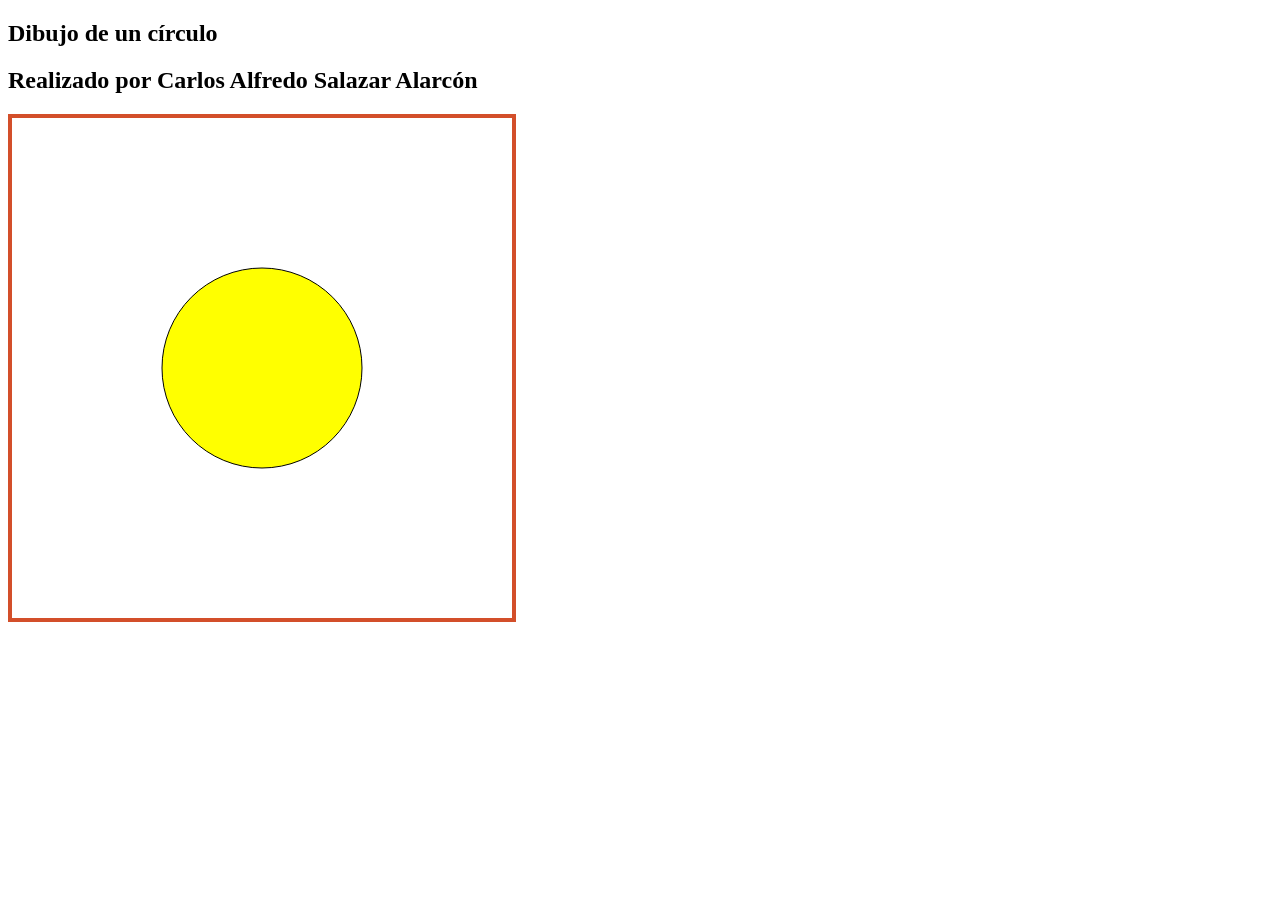
==== index.html @ a2787923 "Create index.html" ====
<!DOCTYPE html>
<html lang="en">
<head>
    <meta charset="UTF-8">
    <meta name="viewport" content="width=device-width, initial-scale=1.0">
    <title>creación de un círculo</title>
</head>
<body>
    <h2>Dibujo de un círculo</h2>
    <h2>Realizado por Carlos Alfredo Salazar Alarcón</h2>
    <!-- DEFINIR UN AREA DE DIBUJO CON EL ELEMENTO CANVAS -->
    <canvas id="myCanvas" width="500" height="500" style="border:4px solid rgb(211, 79, 42);"></CAnvas>
<!-- CODIGO  JAVASCRIPT -->
    <script>
        // OBTENER EL CONTEXTO DE DIBUJO DEL CANVAS
        var canvas = document.getElementById("myCanvas");
        //se obtiene el contexto de dibujo en 2D
        var  ctx = canvas.getContext("2d");
        // comenzar el trazado de una (circulo en este punto se inicia el dibujo)
        ctx.beginPath();

        // dibujar el arco para representar el circulo 
                // las coordendas (x, y) ubique el centro.
         // el radio del circulo es de 100 pixeles 

         ctx.arc(250, 250, 100,0, 2 * Math.PI);   

        // definir el color del relleno del circulo
        ctx.fillStyle = "yellow";
        // rellenar el circulo con el color definido
        ctx.fill();
        
        // dibujar el borde del circulo con un color diferente
        ctx.stroke();
    </script>


</body>
</html>
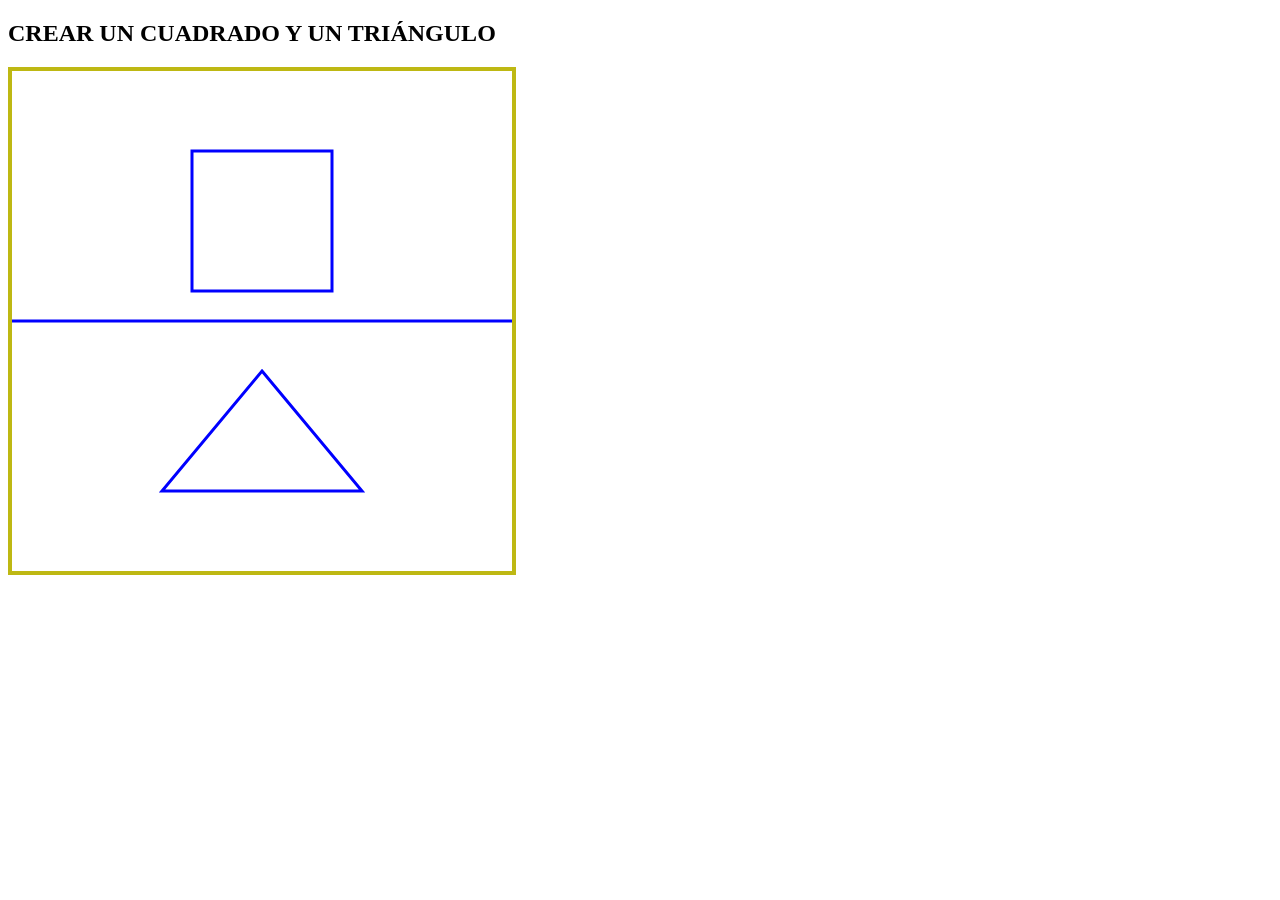
==== commit 26550837: "Update index.html" ====
--- a/index.html
+++ b/index.html
@@ -1,39 +1,43 @@
 <!DOCTYPE html>
-<html lang="en">
+<html lang="es">
 <head>
     <meta charset="UTF-8">
-    <meta name="viewport" content="width=device-width, initial-scale=1.0">
-    <title>creación de un círculo</title>
+    <title>Actividad Canvas</title>
 </head>
 <body>
-    <h2>Dibujo de un círculo</h2>
-    <h2>Realizado por Carlos Alfredo Salazar Alarcón</h2>
-    <!-- DEFINIR UN AREA DE DIBUJO CON EL ELEMENTO CANVAS -->
-    <canvas id="myCanvas" width="500" height="500" style="border:4px solid rgb(211, 79, 42);"></CAnvas>
-<!-- CODIGO  JAVASCRIPT -->
-    <script>
-        // OBTENER EL CONTEXTO DE DIBUJO DEL CANVAS
-        var canvas = document.getElementById("myCanvas");
-        //se obtiene el contexto de dibujo en 2D
-        var  ctx = canvas.getContext("2d");
-        // comenzar el trazado de una (circulo en este punto se inicia el dibujo)
-        ctx.beginPath();
 
-        // dibujar el arco para representar el circulo 
-                // las coordendas (x, y) ubique el centro.
-         // el radio del circulo es de 100 pixeles 
+<h2>CREAR UN CUADRADO Y UN TRIÁNGULO</h2>
 
-         ctx.arc(250, 250, 100,0, 2 * Math.PI);   
+<canvas id="myCanvas" width="500" height="500" style="border:4px solid rgb(190, 184, 19);"></canvas>
 
-        // definir el color del relleno del circulo
-        ctx.fillStyle = "yellow";
-        // rellenar el circulo con el color definido
-        ctx.fill();
-        
-        // dibujar el borde del circulo con un color diferente
-        ctx.stroke();
-    </script>
+<script>
+var canvas = document.getElementById("myCanvas");
+var ctx = canvas.getContext("2d");
 
+// Color y grosor de línea
+ctx.strokeStyle = "blue";
+ctx.lineWidth = 3;
+
+// 🔲 CUADRADO (arriba)
+ctx.beginPath();
+ctx.rect(180, 80, 140, 140); // posición centrada
+ctx.stroke();
+
+// ➖ LÍNEA DIVISORIA
+ctx.beginPath();
+ctx.moveTo(0, 250);
+ctx.lineTo(500, 250);
+ctx.stroke();
+
+// 🔺 TRIÁNGULO (abajo)
+ctx.beginPath();
+ctx.moveTo(250, 300);   // vértice superior
+ctx.lineTo(350, 420);   // derecha
+ctx.lineTo(150, 420);   // izquierda
+ctx.closePath();
+ctx.stroke();
+
+</script>
 
 </body>
 </html>
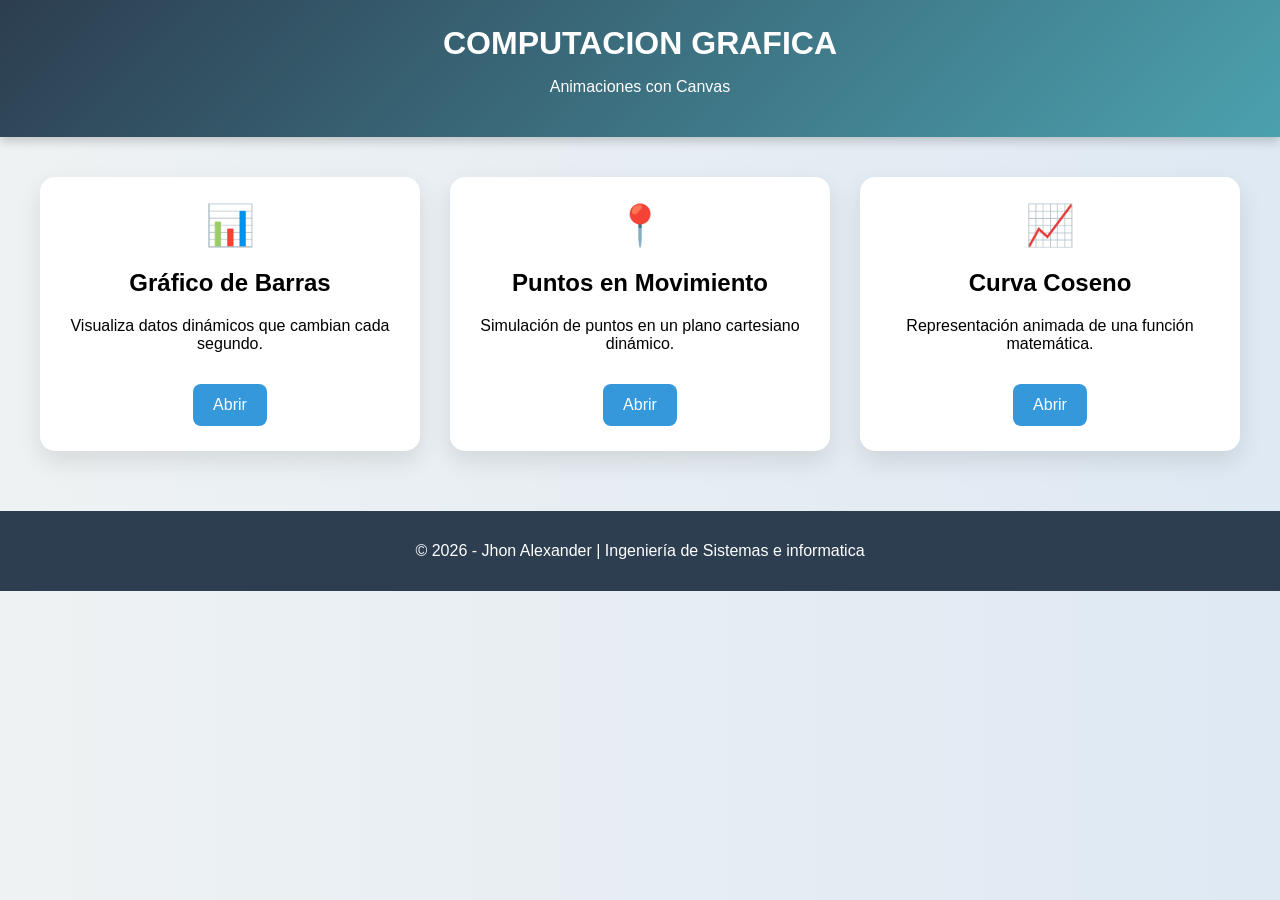
==== commit 41c413eb: "Add files via upload" ====
--- a/index.html
+++ b/index.html
@@ -1,43 +1,50 @@
-<!DOCTYPE html>
-<html lang="es">
-<head>
-    <meta charset="UTF-8">
-    <title>Actividad Canvas</title>
-</head>
-<body>
-
-<h2>CREAR UN CUADRADO Y UN TRIÁNGULO</h2>
-
-<canvas id="myCanvas" width="500" height="500" style="border:4px solid rgb(190, 184, 19);"></canvas>
-
-<script>
-var canvas = document.getElementById("myCanvas");
-var ctx = canvas.getContext("2d");
-
-// Color y grosor de línea
-ctx.strokeStyle = "blue";
-ctx.lineWidth = 3;
-
-// 🔲 CUADRADO (arriba)
-ctx.beginPath();
-ctx.rect(180, 80, 140, 140); // posición centrada
-ctx.stroke();
-
-// ➖ LÍNEA DIVISORIA
-ctx.beginPath();
-ctx.moveTo(0, 250);
-ctx.lineTo(500, 250);
-ctx.stroke();
-
-// 🔺 TRIÁNGULO (abajo)
-ctx.beginPath();
-ctx.moveTo(250, 300);   // vértice superior
-ctx.lineTo(350, 420);   // derecha
-ctx.lineTo(150, 420);   // izquierda
-ctx.closePath();
-ctx.stroke();
-
-</script>
-
-</body>
-</html>
+<!DOCTYPE html>
+<html lang="es">
+<head>
+<meta charset="UTF-8">
+<meta name="viewport" content="width=device-width, initial-scale=1.0">
+<title>COMPUTACION GRAFICA</title>
+
+<link rel="stylesheet" href="css/estilos.css">
+</head>
+
+<body>
+
+<header>
+    <h1>COMPUTACION GRAFICA</h1>
+    <p>Animaciones con Canvas </p>
+</header>
+
+<div class="contenedor">
+
+    <div class="card">
+        <div class="icon">📊</div>
+        <h2>Gráfico de Barras</h2>
+        <p>Visualiza datos dinámicos que cambian cada segundo.</p>
+        <a href="barras.html">Abrir</a>
+    </div>
+
+    <div class="card">
+        <div class="icon">📍</div>
+        <h2>Puntos en Movimiento</h2>
+        <p>Simulación de puntos en un plano cartesiano dinámico.</p>
+        <a href="puntos.html">Abrir</a>
+    </div>
+
+    <div class="card">
+        <div class="icon">📈</div>
+        <h2>Curva Coseno</h2>
+        <p>Representación animada de una función matemática.</p>
+        <a href="coseno.html">Abrir</a>
+    </div>
+
+</div>
+
+<footer>
+    <p>© 2026 - Jhon Alexander | Ingeniería de Sistemas e informatica</p>
+</footer>
+
+<script src="jss/script.js"></script>
+
+</body>
+</html>
--- a/css/estilos.css
+++ b/css/estilos.css
@@ -0,0 +1,93 @@
+body {
+    margin: 0;
+    font-family: 'Segoe UI', sans-serif;
+    background: linear-gradient(to right, #eef2f3, #dfe9f3);
+}
+
+/* HEADER */
+header {
+    background: linear-gradient(135deg, #2c3e50, #4ca1af);
+    color: white;
+    text-align: center;
+    padding: 25px;
+    box-shadow: 0 4px 10px rgba(0,0,0,0.2);
+}
+
+header h1 {
+    margin: 0;
+}
+
+/* NAV */
+nav {
+    text-align: center;
+    margin-top: 15px;
+}
+
+nav a {
+    text-decoration: none;
+    margin: 10px;
+    padding: 10px 20px;
+    background: #1abc9c;
+    color: white;
+    border-radius: 20px;
+    transition: 0.3s;
+}
+
+nav a:hover {
+    background: #16a085;
+    transform: scale(1.05);
+}
+
+/* CONTENEDOR */
+.contenedor {
+    display: grid;
+    grid-template-columns: repeat(auto-fit, minmax(300px, 1fr));
+    padding: 40px;
+    gap: 30px;
+}
+
+/* TARJETAS */
+.card {
+    background: white;
+    border-radius: 15px;
+    padding: 25px;
+    text-align: center;
+    box-shadow: 0 10px 25px rgba(0,0,0,0.1);
+    transition: 0.3s;
+}
+
+.card:hover {
+    transform: translateY(-10px);
+    box-shadow: 0 15px 35px rgba(0,0,0,0.2);
+}
+
+/* ICONO */
+.icon {
+    font-size: 40px;
+    margin-bottom: 10px;
+}
+
+/* BOTON */
+.card a {
+    display: inline-block;
+    margin-top: 15px;
+    padding: 12px 20px;
+    background: #3498db;
+    color: white;
+    border-radius: 8px;
+    text-decoration: none;
+    transition: 0.3s;
+}
+
+.card a:hover {
+    background: #2980b9;
+}
+
+/* FOOTER */
+footer {
+    text-align: center;
+    padding: 15px;
+    background: #2c3e50;
+    color: white;
+    margin-top: 20px;
+}
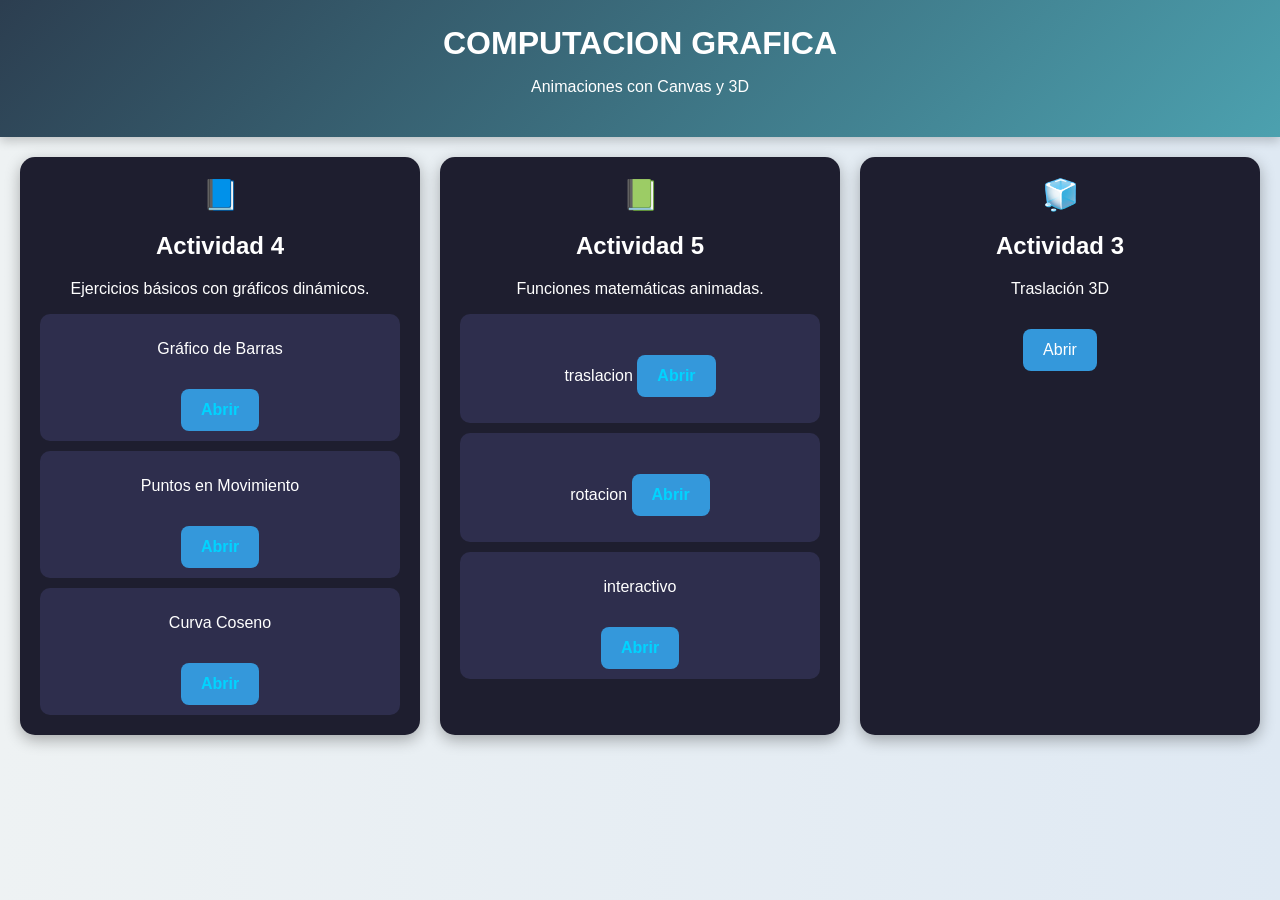
==== commit 68772905: "Update index.html" ====
--- a/index.html
+++ b/index.html
@@ -6,45 +6,125 @@
 <title>COMPUTACION GRAFICA</title>
 
 <link rel="stylesheet" href="css/estilos.css">
+
+<style>
+/* Contenedor principal */
+.contenedor {
+    display: grid;
+    grid-template-columns: repeat(auto-fit, minmax(300px, 1fr));
+    gap: 20px;
+    padding: 20px;
+}
+
+/* Card principal */
+.card {
+    background: #1e1e2f;
+    color: white;
+    padding: 20px;
+    border-radius: 15px;
+    box-shadow: 0px 5px 15px rgba(0,0,0,0.3);
+}
+
+/* Subcards */
+.subcards {
+    margin-top: 15px;
+    display: flex;
+    flex-direction: column;
+    gap: 10px;
+}
+
+.subcard {
+    background: #2e2e4d;
+    padding: 10px;
+    border-radius: 10px;
+    transition: 0.3s;
+}
+
+.subcard:hover {
+    background: #3e3e6d;
+}
+
+.subcard a {
+    text-decoration: none;
+    color: #00d4ff;
+    font-weight: bold;
+}
+
+/* Iconos */
+.icon {
+    font-size: 30px;
+}
+</style>
+
 </head>
 
 <body>
 
 <header>
     <h1>COMPUTACION GRAFICA</h1>
-    <p>Animaciones con Canvas </p>
+    <p>Animaciones con Canvas y 3D</p>
 </header>
 
 <div class="contenedor">
 
     <div class="card">
-        <div class="icon">📊</div>
-        <h2>Gráfico de Barras</h2>
-        <p>Visualiza datos dinámicos que cambian cada segundo.</p>
-        <a href="barras.html">Abrir</a>
+        <div class="icon">📘</div>
+        <h2>Actividad 4</h2>
+        <p>Ejercicios básicos con gráficos dinámicos.</p>
+
+        <div class="subcards">
+            <div class="subcard">
+                <p>Gráfico de Barras</p>
+                <a href="barras.html">Abrir</a>
+            </div>
+
+            <div class="subcard">
+                <p>Puntos en Movimiento</p>
+                <a href="puntos.html">Abrir</a>
+            </div>
+             <div class="subcard">
+                <p>Curva Coseno</p>
+                <a href="coseno.html">Abrir</a>
+            </div>
+        </div>
     </div>
 
     <div class="card">
-        <div class="icon">📍</div>
-        <h2>Puntos en Movimiento</h2>
-        <p>Simulación de puntos en un plano cartesiano dinámico.</p>
-        <a href="puntos.html">Abrir</a>
+        <div class="icon">📗</div>
+        <h2>Actividad 5</h2>
+        <p>Funciones matemáticas animadas.</p>
+        <div class="subcards">
+
+            <div class="subcard">
+                <p>traslacion
+                <a href="traslacion.html">Abrir</a>
+            </div>
+            
+            <div class="subcard">
+                <p>rotacion
+                <a href="rotacion.html">Abrir</a>
+            </div>
+            
+            <div class="subcard">
+                <p> interactivo </p>
+                <a href="interactivo.html">Abrir</a>
+            </div>
+        </div>
     </div>
 
+    <!--  ACTIVIDAD 3 -->
     <div class="card">
-        <div class="icon">📈</div>
-        <h2>Curva Coseno</h2>
-        <p>Representación animada de una función matemática.</p>
-        <a href="coseno.html">Abrir</a>
+        <div class="icon">🧊</div>
+        <h2>Actividad 3</h2>
+        <p>Traslación 3D</p>
+        <a href="traslacion.html">Abrir</a>
     </div>
 
+
+
 </div>
-
-<footer>
-    <p>© 2026 - Jhon Alexander | Ingeniería de Sistemas e informatica</p>
-</footer>
 
 <script src="jss/script.js"></script>
 
 </body>
-</html>+</html>
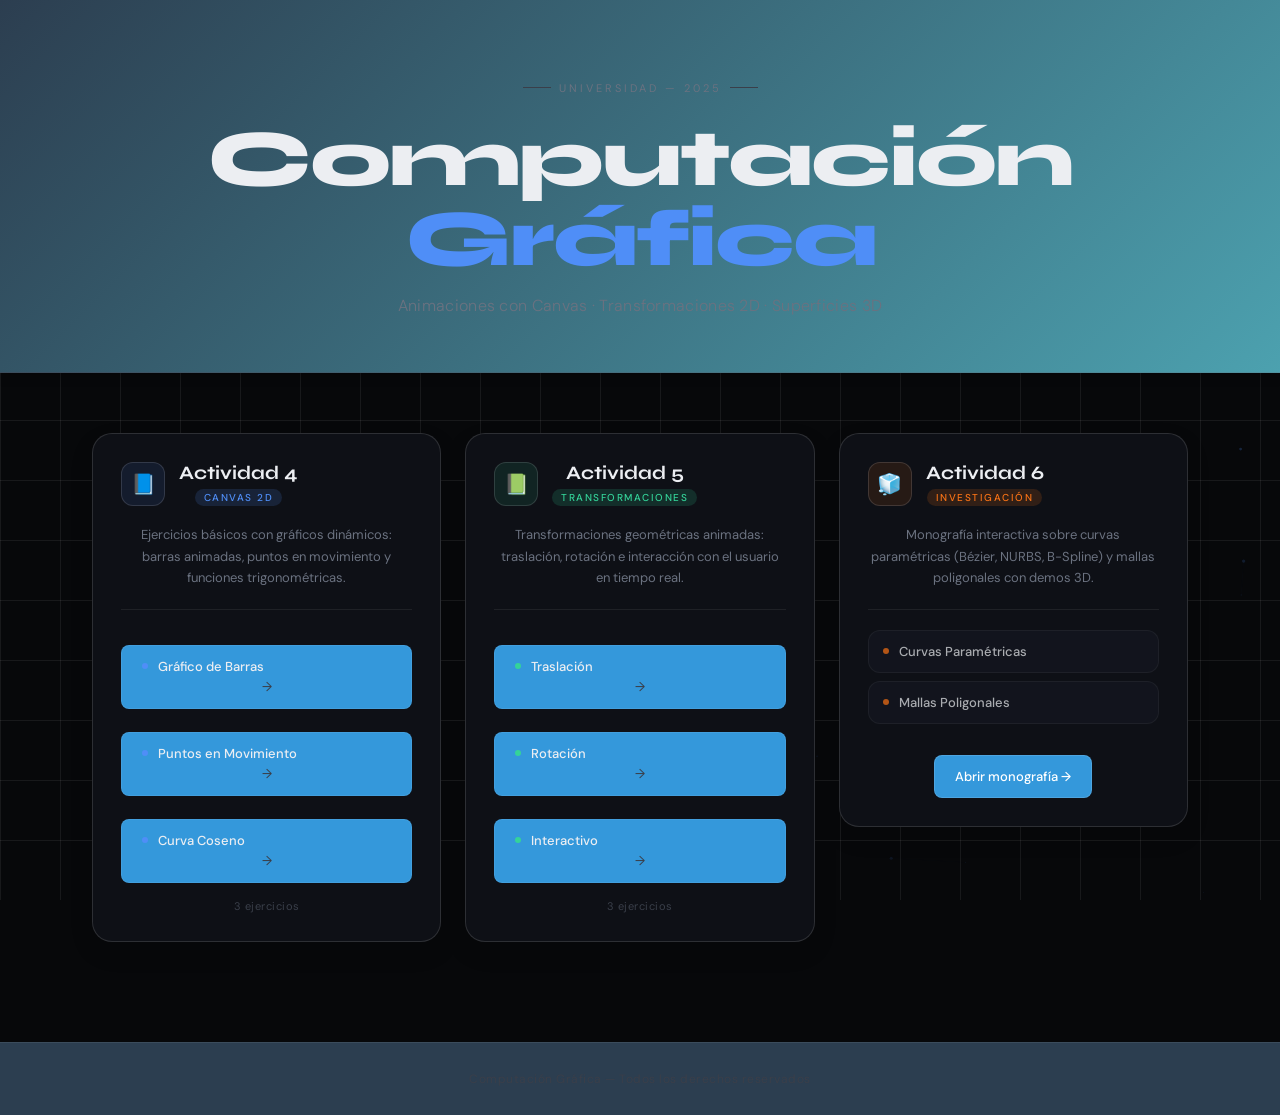
==== commit aa918b7d: "Update index.html" ====
--- a/index.html
+++ b/index.html
@@ -3,128 +3,483 @@
 <head>
 <meta charset="UTF-8">
 <meta name="viewport" content="width=device-width, initial-scale=1.0">
-<title>COMPUTACION GRAFICA</title>
-
+<title>Computación Gráfica</title>
 <link rel="stylesheet" href="css/estilos.css">
-
+<link href="https://fonts.googleapis.com/css2?family=Syne:wght@400;700;800&family=DM+Sans:wght@300;400;500&display=swap" rel="stylesheet">
 <style>
-/* Contenedor principal */
-.contenedor {
+  :root {
+    --bg:      #07080a;
+    --bg2:     #0e1016;
+    --bg3:     #141720;
+    --line:    rgba(255,255,255,0.07);
+    --line2:   rgba(255,255,255,0.13);
+    --text:    #eceef2;
+    --muted:   #6b7280;
+    --dim:     #3a3f4a;
+    --a4:      #4f8ef7;
+    --a5:      #34d399;
+    --a6:      #f97316;
+    --a4-glow: rgba(79,142,247,0.18);
+    --a5-glow: rgba(52,211,153,0.15);
+    --a6-glow: rgba(249,115,22,0.15);
+  }
+
+  *, *::before, *::after { box-sizing: border-box; margin: 0; padding: 0; }
+
+  body {
+    font-family: 'DM Sans', sans-serif;
+    background: var(--bg);
+    color: var(--text);
+    min-height: 100vh;
+    overflow-x: hidden;
+  }
+
+  /* grid bg */
+  body::before {
+    content: '';
+    position: fixed;
+    inset: 0;
+    background-image:
+      linear-gradient(var(--line) 1px, transparent 1px),
+      linear-gradient(90deg, var(--line) 1px, transparent 1px);
+    background-size: 60px 60px;
+    pointer-events: none;
+    z-index: 0;
+  }
+
+  /* canvas particle bg */
+  #bg-canvas {
+    position: fixed;
+    inset: 0;
+    z-index: 0;
+    pointer-events: none;
+    opacity: 0.35;
+  }
+
+  /* ── HEADER ── */
+  header {
+    position: relative;
+    z-index: 2;
+    padding: 72px 48px 56px;
+    text-align: center;
+    border-bottom: 1px solid var(--line);
+  }
+
+  .header-eyebrow {
+    display: inline-flex;
+    align-items: center;
+    gap: 8px;
+    font-size: 11px;
+    letter-spacing: 3px;
+    text-transform: uppercase;
+    color: var(--muted);
+    margin-bottom: 24px;
+  }
+  .header-eyebrow::before,
+  .header-eyebrow::after {
+    content: '';
+    display: block;
+    width: 28px;
+    height: 1px;
+    background: var(--dim);
+  }
+
+  header h1 {
+    font-family: 'Syne', sans-serif;
+    font-weight: 800;
+    font-size: clamp(36px, 7vw, 80px);
+    line-height: 1;
+    letter-spacing: -2px;
+    color: var(--text);
+    margin-bottom: 16px;
+  }
+  header h1 em {
+    font-style: normal;
+    color: var(--a4);
+  }
+
+  header p {
+    font-size: 16px;
+    color: var(--muted);
+    font-weight: 300;
+    letter-spacing: .3px;
+  }
+
+  /* ── MAIN GRID ── */
+  main {
+    position: relative;
+    z-index: 2;
+    max-width: 1160px;
+    margin: 0 auto;
+    padding: 60px 32px 80px;
     display: grid;
-    grid-template-columns: repeat(auto-fit, minmax(300px, 1fr));
-    gap: 20px;
-    padding: 20px;
-}
-
-/* Card principal */
-.card {
-    background: #1e1e2f;
-    color: white;
-    padding: 20px;
-    border-radius: 15px;
-    box-shadow: 0px 5px 15px rgba(0,0,0,0.3);
-}
-
-/* Subcards */
-.subcards {
-    margin-top: 15px;
+    grid-template-columns: repeat(auto-fit, minmax(320px, 1fr));
+    gap: 24px;
+    align-items: start;
+  }
+
+  /* ── CARD ── */
+  .card {
+    background: var(--bg2);
+    border: 1px solid var(--line2);
+    border-radius: 20px;
+    padding: 28px;
+    position: relative;
+    overflow: hidden;
+    transition: border-color .3s, transform .3s;
+  }
+  .card::before {
+    content: '';
+    position: absolute;
+    top: -60px; right: -60px;
+    width: 180px; height: 180px;
+    border-radius: 50%;
+    opacity: 0;
+    transition: opacity .4s;
+    pointer-events: none;
+  }
+  .card:hover { transform: translateY(-4px); }
+
+  .card.c4::before  { background: var(--a4-glow); }
+  .card.c5::before  { background: var(--a5-glow); }
+  .card.c6::before  { background: var(--a6-glow); }
+  .card.c4:hover { border-color: rgba(79,142,247,0.35); }
+  .card.c5:hover { border-color: rgba(52,211,153,0.35); }
+  .card.c6:hover { border-color: rgba(249,115,22,0.35);  }
+  .card:hover::before { opacity: 1; }
+
+  /* card header row */
+  .card-head {
+    display: flex;
+    align-items: flex-start;
+    gap: 14px;
+    margin-bottom: 18px;
+  }
+  .card-icon {
+    width: 44px; height: 44px;
+    border-radius: 12px;
+    display: flex; align-items: center; justify-content: center;
+    font-size: 20px;
+    flex-shrink: 0;
+    border: 1px solid var(--line2);
+  }
+  .c4 .card-icon { background: rgba(79,142,247,0.1);  }
+  .c5 .card-icon { background: rgba(52,211,153,0.1);  }
+  .c6 .card-icon { background: rgba(249,115,22,0.1);  }
+
+  .card-title h2 {
+    font-family: 'Syne', sans-serif;
+    font-size: 19px;
+    font-weight: 700;
+    line-height: 1.2;
+    color: var(--text);
+  }
+  .card-badge {
+    display: inline-block;
+    margin-top: 5px;
+    padding: 2px 9px;
+    border-radius: 20px;
+    font-size: 10px;
+    letter-spacing: 1.5px;
+    text-transform: uppercase;
+    font-weight: 500;
+  }
+  .c4 .card-badge { background: rgba(79,142,247,0.15); color: var(--a4); }
+  .c5 .card-badge { background: rgba(52,211,153,0.15); color: var(--a5); }
+  .c6 .card-badge { background: rgba(249,115,22,0.15);  color: var(--a6); }
+
+  .card-desc {
+    font-size: 13px;
+    color: var(--muted);
+    line-height: 1.65;
+    margin-bottom: 20px;
+    padding-bottom: 20px;
+    border-bottom: 1px solid var(--line);
+  }
+
+  /* ── SUBCARDS ── */
+  .subcards {
     display: flex;
     flex-direction: column;
+    gap: 8px;
+  }
+
+  .subcard {
+    display: flex;
+    align-items: center;
+    justify-content: space-between;
+    gap: 12px;
+    padding: 12px 14px;
+    background: var(--bg3);
+    border: 1px solid var(--line);
+    border-radius: 12px;
+    text-decoration: none;
+    transition: background .2s, border-color .2s, transform .15s;
+    cursor: pointer;
+  }
+  .subcard:hover {
+    background: rgba(255,255,255,0.04);
+    transform: translateX(4px);
+  }
+  .c4 .subcard:hover { border-color: rgba(79,142,247,0.3); }
+  .c5 .subcard:hover { border-color: rgba(52,211,153,0.3); }
+  .c6 .subcard:hover { border-color: rgba(249,115,22,0.3);  }
+
+  .subcard-left {
+    display: flex;
+    align-items: center;
     gap: 10px;
+  }
+  .subcard-dot {
+    width: 6px; height: 6px;
+    border-radius: 50%;
+    flex-shrink: 0;
+  }
+  .c4 .subcard-dot { background: var(--a4); }
+  .c5 .subcard-dot { background: var(--a5); }
+  .c6 .subcard-dot { background: var(--a6); }
+
+  .subcard-name {
+    font-size: 13px;
+    font-weight: 500;
+    color: var(--text);
+  }
+
+  .subcard-arrow {
+    font-size: 13px;
+    color: var(--dim);
+    transition: color .2s, transform .2s;
+  }
+  .subcard:hover .subcard-arrow {
+    transform: translateX(3px);
+  }
+  .c4 .subcard:hover .subcard-arrow { color: var(--a4); }
+  .c5 .subcard:hover .subcard-arrow { color: var(--a5); }
+  .c6 .subcard:hover .subcard-arrow { color: var(--a6); }
+
+  /* single link card */
+  .card-link {
+    display: inline-flex;
+    align-items: center;
+    gap: 8px;
+    margin-top: 4px;
+    padding: 10px 18px;
+    border-radius: 10px;
+    font-size: 13px;
+    font-weight: 500;
+    text-decoration: none;
+    transition: background .2s, transform .15s;
+    border: 1px solid var(--line2);
+    color: var(--text);
+    background: var(--bg3);
+  }
+  .card-link:hover { transform: translateX(4px); }
+  .c6 .card-link:hover { border-color: rgba(249,115,22,0.35); color: var(--a6); }
+
+  /* ── COUNT BADGE ── */
+  .count {
+    font-size: 11px;
+    color: var(--dim);
+    margin-top: 16px;
+    font-family: 'DM Sans', monospace;
+    letter-spacing: .5px;
+  }
+
+  /* ── FOOTER ── */
+  footer {
+    position: relative;
+    z-index: 2;
+    text-align: center;
+    padding: 28px 40px;
+    border-top: 1px solid var(--line);
+    font-size: 12px;
+    color: var(--dim);
+    letter-spacing: .5px;
+  }
+
+  /* ── STAGGER REVEAL ── */
+  @keyframes fadeUp {
+    from { opacity: 0; transform: translateY(24px); }
+    to   { opacity: 1; transform: translateY(0); }
+  }
+  header  { animation: fadeUp .6s ease both; }
+  .card   { animation: fadeUp .6s ease both; }
+  .card:nth-child(1) { animation-delay: .1s; }
+  .card:nth-child(2) { animation-delay: .2s; }
+  .card:nth-child(3) { animation-delay: .3s; }
+</style>
+</head>
+<body>
+
+<canvas id="bg-canvas"></canvas>
+
+<header>
+  <div class="header-eyebrow">Universidad &mdash; 2025</div>
+  <h1>Computación <em>Gráfica</em></h1>
+  <p>Animaciones con Canvas · Transformaciones 2D · Superficies 3D</p>
+</header>
+
+<main>
+
+  <!-- ACTIVIDAD 4 -->
+  <div class="card c4">
+    <div class="card-head">
+      <div class="card-icon">📘</div>
+      <div class="card-title">
+        <h2>Actividad 4</h2>
+        <span class="card-badge">Canvas 2D</span>
+      </div>
+    </div>
+    <p class="card-desc">Ejercicios básicos con gráficos dinámicos: barras animadas, puntos en movimiento y funciones trigonométricas.</p>
+    <div class="subcards">
+      <a class="subcard" href="barras.html">
+        <div class="subcard-left">
+          <div class="subcard-dot"></div>
+          <span class="subcard-name">Gráfico de Barras</span>
+        </div>
+        <span class="subcard-arrow">→</span>
+      </a>
+      <a class="subcard" href="puntos.html">
+        <div class="subcard-left">
+          <div class="subcard-dot"></div>
+          <span class="subcard-name">Puntos en Movimiento</span>
+        </div>
+        <span class="subcard-arrow">→</span>
+      </a>
+      <a class="subcard" href="coseno.html">
+        <div class="subcard-left">
+          <div class="subcard-dot"></div>
+          <span class="subcard-name">Curva Coseno</span>
+        </div>
+        <span class="subcard-arrow">→</span>
+      </a>
+    </div>
+    <p class="count">3 ejercicios</p>
+  </div>
+
+  <!-- ACTIVIDAD 5 -->
+  <div class="card c5">
+    <div class="card-head">
+      <div class="card-icon">📗</div>
+      <div class="card-title">
+        <h2>Actividad 5</h2>
+        <span class="card-badge">Transformaciones</span>
+      </div>
+    </div>
+    <p class="card-desc">Transformaciones geométricas animadas: traslación, rotación e interacción con el usuario en tiempo real.</p>
+    <div class="subcards">
+      <a class="subcard" href="traslacion.html">
+        <div class="subcard-left">
+          <div class="subcard-dot"></div>
+          <span class="subcard-name">Traslación</span>
+        </div>
+        <span class="subcard-arrow">→</span>
+      </a>
+      <a class="subcard" href="rotacion.html">
+        <div class="subcard-left">
+          <div class="subcard-dot"></div>
+          <span class="subcard-name">Rotación</span>
+        </div>
+        <span class="subcard-arrow">→</span>
+      </a>
+      <a class="subcard" href="interactivo.html">
+        <div class="subcard-left">
+          <div class="subcard-dot"></div>
+          <span class="subcard-name">Interactivo</span>
+        </div>
+        <span class="subcard-arrow">→</span>
+      </a>
+    </div>
+    <p class="count">3 ejercicios</p>
+  </div>
+
+  <!-- ACTIVIDAD 6 — INVESTIGACIÓN -->
+  <div class="card c6">
+    <div class="card-head">
+      <div class="card-icon">🧊</div>
+      <div class="card-title">
+        <h2>Actividad 6</h2>
+        <span class="card-badge">Investigación</span>
+      </div>
+    </div>
+    <p class="card-desc">Monografía interactiva sobre curvas paramétricas (Bézier, NURBS, B-Spline) y mallas poligonales con demos 3D.</p>
+    <div class="subcards" style="margin-bottom:16px;">
+      <div class="subcard" style="cursor:default;pointer-events:none;opacity:.7;">
+        <div class="subcard-left">
+          <div class="subcard-dot"></div>
+          <span class="subcard-name">Curvas Paramétricas</span>
+        </div>
+      </div>
+      <div class="subcard" style="cursor:default;pointer-events:none;opacity:.7;">
+        <div class="subcard-left">
+          <div class="subcard-dot"></div>
+          <span class="subcard-name">Mallas Poligonales</span>
+        </div>
+      </div>
+    </div>
+    <a class="card-link" href="grafica_computacional.html">
+      Abrir monografía →
+    </a>
+  </div>
+
+</main>
+
+<footer>Computación Gráfica &mdash; Todos los derechos reservados</footer>
+
+<script src="jss/script.js"></script>
+<script>
+const canvas = document.getElementById('bg-canvas');
+const ctx = canvas.getContext('2d');
+let W, H, particles = [];
+
+function resize() {
+  W = canvas.width  = window.innerWidth;
+  H = canvas.height = window.innerHeight;
 }
 
-.subcard {
-    background: #2e2e4d;
-    padding: 10px;
-    border-radius: 10px;
-    transition: 0.3s;
+function init() {
+  particles = Array.from({ length: 55 }, () => ({
+    x: Math.random() * W,
+    y: Math.random() * H,
+    r: Math.random() * 1.4 + 0.3,
+    vx: (Math.random() - 0.5) * 0.3,
+    vy: (Math.random() - 0.5) * 0.3,
+    a: Math.random() * 0.6 + 0.2
+  }));
 }
 
-.subcard:hover {
-    background: #3e3e6d;
+function draw() {
+  ctx.clearRect(0, 0, W, H);
+  for (const p of particles) {
+    p.x = (p.x + p.vx + W) % W;
+    p.y = (p.y + p.vy + H) % H;
+    ctx.beginPath();
+    ctx.arc(p.x, p.y, p.r, 0, Math.PI * 2);
+    ctx.fillStyle = `rgba(79,142,247,${p.a})`;
+    ctx.fill();
+  }
+  for (let i = 0; i < particles.length; i++) {
+    for (let j = i + 1; j < particles.length; j++) {
+      const dx = particles[i].x - particles[j].x;
+      const dy = particles[i].y - particles[j].y;
+      const d = Math.sqrt(dx * dx + dy * dy);
+      if (d < 120) {
+        ctx.beginPath();
+        ctx.moveTo(particles[i].x, particles[i].y);
+        ctx.lineTo(particles[j].x, particles[j].y);
+        ctx.strokeStyle = `rgba(79,142,247,${0.12 * (1 - d / 120)})`;
+        ctx.lineWidth = 0.6;
+        ctx.stroke();
+      }
+    }
+  }
+  requestAnimationFrame(draw);
 }
 
-.subcard a {
-    text-decoration: none;
-    color: #00d4ff;
-    font-weight: bold;
-}
-
-/* Iconos */
-.icon {
-    font-size: 30px;
-}
-</style>
-
-</head>
-
-<body>
-
-<header>
-    <h1>COMPUTACION GRAFICA</h1>
-    <p>Animaciones con Canvas y 3D</p>
-</header>
-
-<div class="contenedor">
-
-    <div class="card">
-        <div class="icon">📘</div>
-        <h2>Actividad 4</h2>
-        <p>Ejercicios básicos con gráficos dinámicos.</p>
-
-        <div class="subcards">
-            <div class="subcard">
-                <p>Gráfico de Barras</p>
-                <a href="barras.html">Abrir</a>
-            </div>
-
-            <div class="subcard">
-                <p>Puntos en Movimiento</p>
-                <a href="puntos.html">Abrir</a>
-            </div>
-             <div class="subcard">
-                <p>Curva Coseno</p>
-                <a href="coseno.html">Abrir</a>
-            </div>
-        </div>
-    </div>
-
-    <div class="card">
-        <div class="icon">📗</div>
-        <h2>Actividad 5</h2>
-        <p>Funciones matemáticas animadas.</p>
-        <div class="subcards">
-
-            <div class="subcard">
-                <p>traslacion
-                <a href="traslacion.html">Abrir</a>
-            </div>
-            
-            <div class="subcard">
-                <p>rotacion
-                <a href="rotacion.html">Abrir</a>
-            </div>
-            
-            <div class="subcard">
-                <p> interactivo </p>
-                <a href="interactivo.html">Abrir</a>
-            </div>
-        </div>
-    </div>
-
-    <!--  ACTIVIDAD 3 -->
-    <div class="card">
-        <div class="icon">🧊</div>
-        <h2>Actividad 3</h2>
-        <p>Traslación 3D</p>
-        <a href="traslacion.html">Abrir</a>
-    </div>
-
-
-
-</div>
-
-<script src="jss/script.js"></script>
-
+window.addEventListener('resize', () => { resize(); init(); });
+resize();
+init();
+draw();
+</script>
 </body>
 </html>
